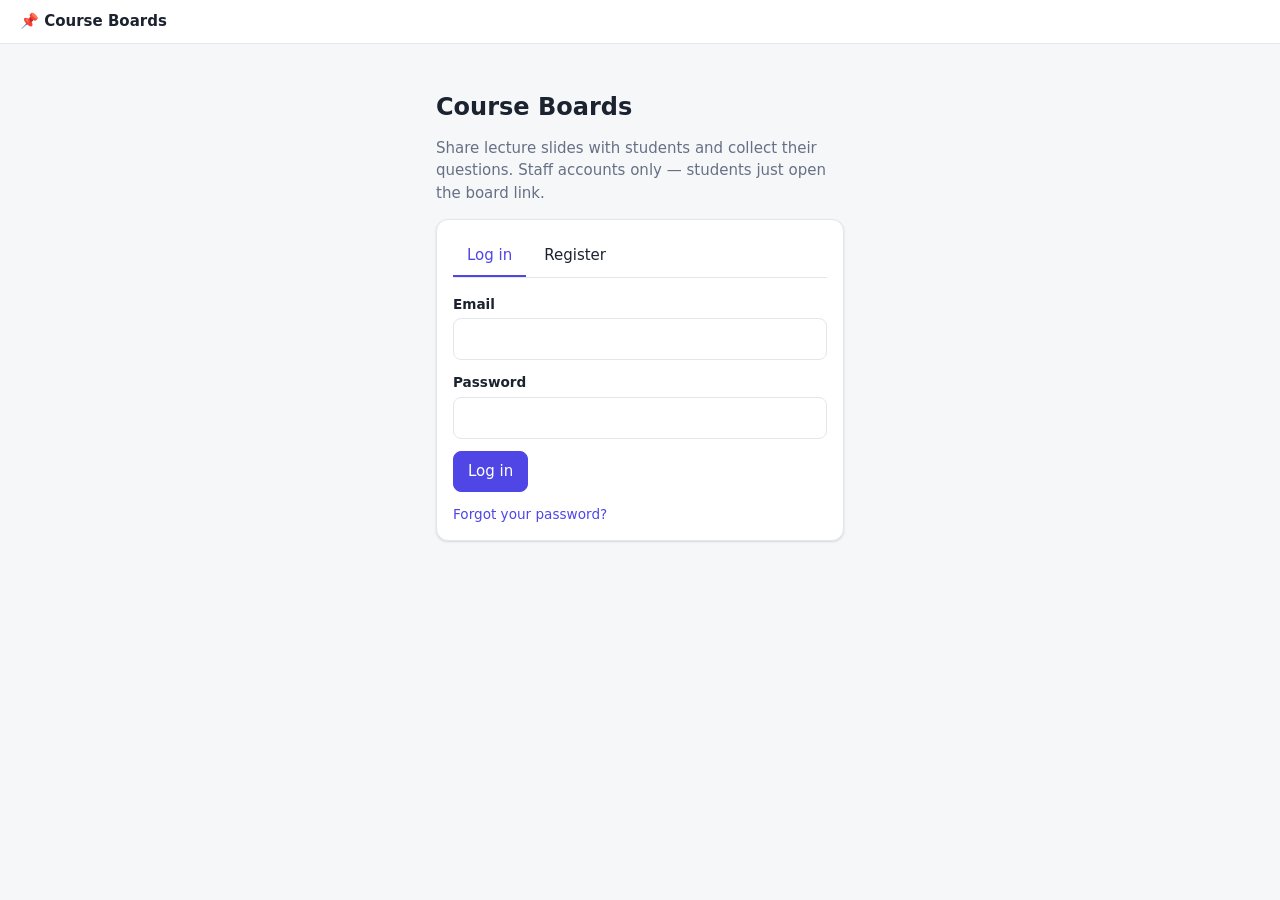
==== frontend/index.html @ 56f45418 "Course boards: Padlet-style lecture feedback app Static frontend (GitHub Pages), Python Lambda with " ====
<!doctype html>
<html lang="en">
<head>
  <meta charset="utf-8">
  <meta name="viewport" content="width=device-width, initial-scale=1">
  <title>Course Boards</title>
  <link rel="stylesheet" href="css/style.css">
  <script src="js/config.js"></script>
  <script type="module" src="js/app.js"></script>
</head>
<body>
  <header class="topbar">
    <a class="brand" href="#/">📌 Course Boards</a>
    <span class="spacer"></span>
    <nav id="nav" class="row"></nav>
  </header>
  <main id="main" class="container"><p class="muted">Loading…</p></main>
</body>
</html>
---- frontend/css/style.css ----
:root {
  --bg: #f6f7f9; --surface: #ffffff; --surface-2: #f0f2f5; --text: #1c2330; --muted: #667085;
  --border: #e3e6eb; --accent: #4f46e5; --accent-text: #ffffff; --accent-soft: #eef0ff;
  --danger: #d92d20; --danger-soft: #fdecea; --ok: #12805c; --staff: #1d4ed8; --like: #e0245e;
  --radius: 12px; --shadow: 0 1px 2px rgba(16,24,40,.06), 0 1px 3px rgba(16,24,40,.08);
}
@media (prefers-color-scheme: dark) {
  :root {
    --bg: #111418; --surface: #1a1e24; --surface-2: #232830; --text: #e6e8eb; --muted: #98a2b3;
    --border: #2d333c; --accent: #818cf8; --accent-text: #0b0d12; --accent-soft: #252a45;
    --danger: #f97066; --danger-soft: #3a1f1d; --ok: #47cd89; --staff: #84adff; --like: #fb7ea6;
    --shadow: none;
  }
}
* { box-sizing: border-box; }
html, body { margin: 0; }
body { font: 15px/1.5 system-ui, -apple-system, "Segoe UI", Roboto, sans-serif; background: var(--bg); color: var(--text); }
a { color: var(--accent); text-decoration: none; }
a:hover { text-decoration: underline; }
h1, h2, h3 { line-height: 1.25; margin: 0 0 .5em; }
h1 { font-size: 1.5rem; } h2 { font-size: 1.2rem; } h3 { font-size: 1rem; }
.muted { color: var(--muted); }
.small { font-size: .85rem; }
.hidden { display: none !important; }

/* layout */
.topbar { position: sticky; top: 0; z-index: 10; display: flex; align-items: center; gap: 12px; padding: 10px 20px;
  background: var(--surface); border-bottom: 1px solid var(--border); }
.topbar .brand { font-weight: 700; color: var(--text); }
.topbar .spacer { flex: 1; }
.container { max-width: 1100px; margin: 0 auto; padding: 24px 16px 64px; }
.narrow { max-width: 440px; }
.row { display: flex; gap: 8px; align-items: center; flex-wrap: wrap; }
.stack > * + * { margin-top: 12px; }
.grid { display: grid; gap: 16px; grid-template-columns: repeat(auto-fill, minmax(240px, 1fr)); }
.card { background: var(--surface); border: 1px solid var(--border); border-radius: var(--radius); padding: 16px; box-shadow: var(--shadow); }
.card.link { cursor: pointer; transition: border-color .15s; }
.card.link:hover { border-color: var(--accent); }
.section-title { display: flex; align-items: center; justify-content: space-between; gap: 8px; margin: 28px 0 12px; }

/* forms */
label { display: block; font-size: .85rem; font-weight: 600; margin-bottom: 4px; }
input[type=text], input[type=email], input[type=password], textarea, select {
  width: 100%; padding: 9px 11px; border: 1px solid var(--border); border-radius: 8px; background: var(--surface);
  color: var(--text); font: inherit; }
textarea { resize: vertical; min-height: 64px; }
input:focus, textarea:focus, select:focus { outline: 2px solid var(--accent); outline-offset: -1px; border-color: transparent; }
button, .btn { display: inline-flex; align-items: center; gap: 6px; padding: 8px 14px; border-radius: 8px; border: 1px solid var(--border);
  background: var(--surface); color: var(--text); font: inherit; font-weight: 500; cursor: pointer; white-space: nowrap; }
button:hover { background: var(--surface-2); }
button:disabled { opacity: .55; cursor: default; }
button.primary { background: var(--accent); border-color: var(--accent); color: var(--accent-text); }
button.primary:hover { filter: brightness(1.08); }
button.danger { color: var(--danger); }
button.danger:hover { background: var(--danger-soft); }
button.ghost { border-color: transparent; background: transparent; padding: 6px 8px; }
button.ghost:hover { background: var(--surface-2); }
button.sm { padding: 4px 9px; font-size: .85rem; }
.tabs { display: flex; gap: 4px; border-bottom: 1px solid var(--border); margin-bottom: 16px; }
.tabs button { border: none; border-bottom: 2px solid transparent; border-radius: 0; background: none; }
.tabs button.active { border-bottom-color: var(--accent); color: var(--accent); }

/* bits */
.badge { display: inline-block; padding: 1px 8px; border-radius: 999px; font-size: .75rem; font-weight: 600;
  background: var(--surface-2); color: var(--muted); }
.badge.owner { background: var(--accent-soft); color: var(--accent); }
.badge.locked { background: var(--danger-soft); color: var(--danger); }
.alert { padding: 10px 12px; border-radius: 8px; background: var(--danger-soft); color: var(--danger); font-size: .9rem; }
.alert.ok { background: var(--accent-soft); color: var(--accent); }
.code { font-family: ui-monospace, SFMono-Regular, Menlo, monospace; font-size: .85rem; background: var(--surface-2);
  padding: 8px 10px; border-radius: 8px; word-break: break-all; }
table { width: 100%; border-collapse: collapse; }
td, th { text-align: left; padding: 8px 6px; border-bottom: 1px solid var(--border); vertical-align: middle; }
th { font-size: .8rem; color: var(--muted); font-weight: 600; }
#toasts { position: fixed; bottom: 16px; left: 50%; transform: translateX(-50%); z-index: 100; display: flex; flex-direction: column; gap: 8px; align-items: center; }
.toast { background: var(--text); color: var(--bg); padding: 10px 16px; border-radius: 10px; box-shadow: 0 6px 20px rgba(0,0,0,.2); max-width: 90vw; }
.toast.error { background: var(--danger); color: #fff; }

/* board */
.identity-chip { display: inline-flex; align-items: center; gap: 6px; padding: 4px 10px; border-radius: 999px; background: var(--accent-soft); color: var(--accent); font-weight: 600; font-size: .85rem; }
.toolbar { display: flex; flex-wrap: wrap; gap: 8px; align-items: center; padding: 12px; margin-bottom: 20px; }
.slide { display: grid; grid-template-columns: minmax(0, 3fr) minmax(280px, 2fr); gap: 0; padding: 0; overflow: hidden; margin-bottom: 20px; }
.slide .media { background: var(--surface-2); display: flex; flex-direction: column; }
.slide .media img { width: 100%; height: auto; display: block; cursor: zoom-in; }
.slide .media .bar { display: flex; align-items: center; gap: 6px; padding: 8px 10px; border-top: 1px solid var(--border); }
.slide .discussion { display: flex; flex-direction: column; padding: 12px 14px; border-left: 1px solid var(--border); min-height: 200px; }
.slide .comments { flex: 1; overflow-y: auto; max-height: 460px; }
.comment { padding: 8px 0; border-bottom: 1px solid var(--border); }
.comment:last-child { border-bottom: none; }
.comment .who { font-weight: 600; font-size: .88rem; }
.comment .who.staff { color: var(--staff); }
.comment .text { white-space: pre-wrap; word-wrap: break-word; margin: 2px 0; }
.comment .meta { display: flex; gap: 6px; align-items: center; font-size: .8rem; color: var(--muted); }
.like { color: var(--muted); }
.like.on { color: var(--like); }
.comment-form { margin-top: 10px; display: flex; flex-direction: column; gap: 6px; }
.comment-form textarea { min-height: 54px; }
.slide-num { font-weight: 700; margin-right: auto; }
.lightbox { position: fixed; inset: 0; background: rgba(0,0,0,.85); display: flex; align-items: center; justify-content: center; z-index: 50; cursor: zoom-out; }
.lightbox img { max-width: 96vw; max-height: 96vh; }
.empty { text-align: center; padding: 48px 16px; color: var(--muted); }
@media (max-width: 760px) {
  .slide { grid-template-columns: 1fr; }
  .slide .discussion { border-left: none; border-top: 1px solid var(--border); }
  .topbar { padding: 10px 12px; }
}
@media print {
  .topbar, .toolbar, .comment-form, .bar button, .comment .meta button { display: none !important; }
  .slide { break-inside: avoid; grid-template-columns: 1fr; box-shadow: none; }
  .slide .comments { max-height: none; }
}
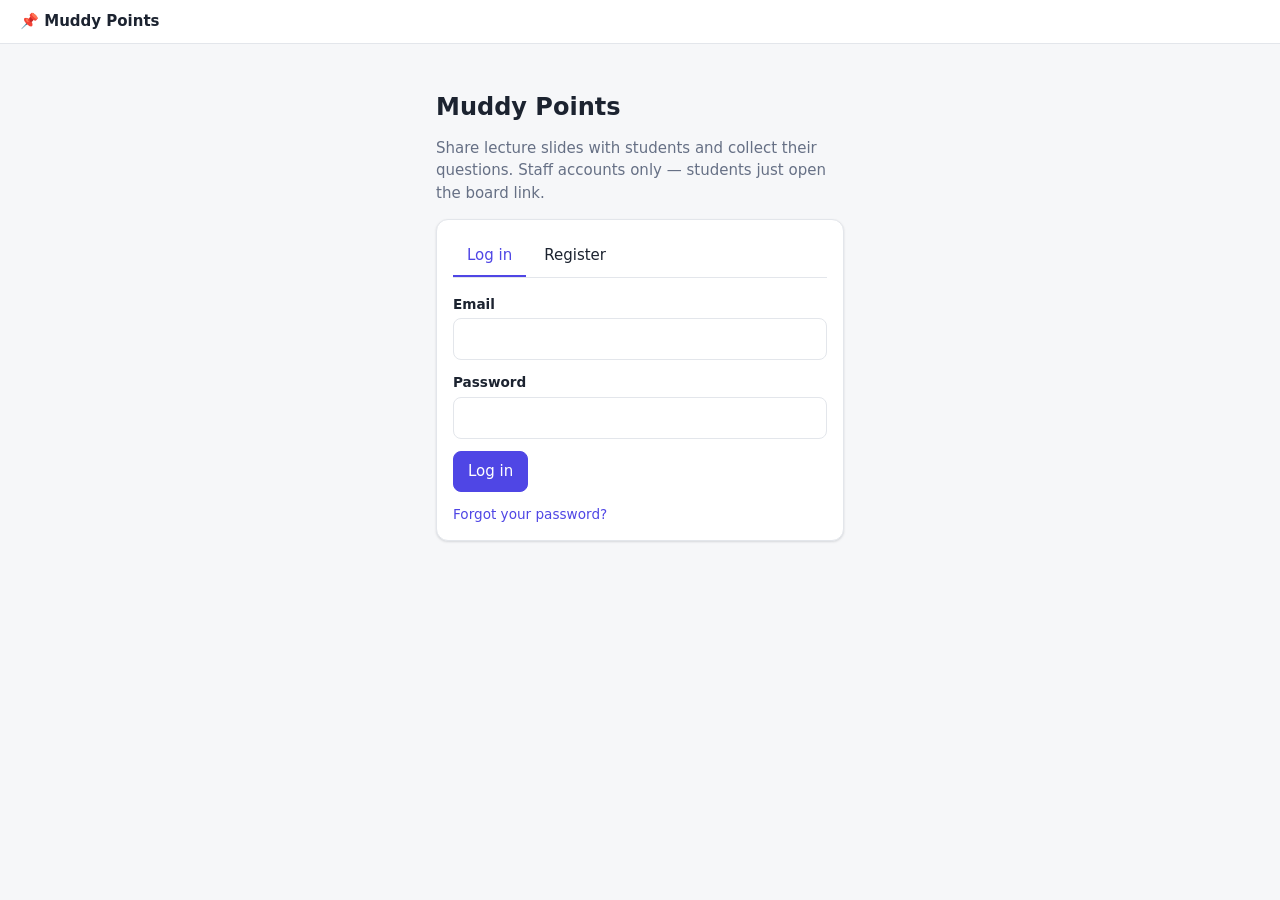
==== commit 9661c03f: "Rename product to Muddy Points; document Brevo email setup Package padlet -> muddypoints, stack/reso" ====
--- a/frontend/index.html
+++ b/frontend/index.html
@@ -3,14 +3,14 @@
 <head>
   <meta charset="utf-8">
   <meta name="viewport" content="width=device-width, initial-scale=1">
-  <title>Course Boards</title>
+  <title>Muddy Points</title>
   <link rel="stylesheet" href="css/style.css">
   <script src="js/config.js"></script>
   <script type="module" src="js/app.js"></script>
 </head>
 <body>
   <header class="topbar">
-    <a class="brand" href="#/">📌 Course Boards</a>
+    <a class="brand" href="#/">📌 Muddy Points</a>
     <span class="spacer"></span>
     <nav id="nav" class="row"></nav>
   </header>
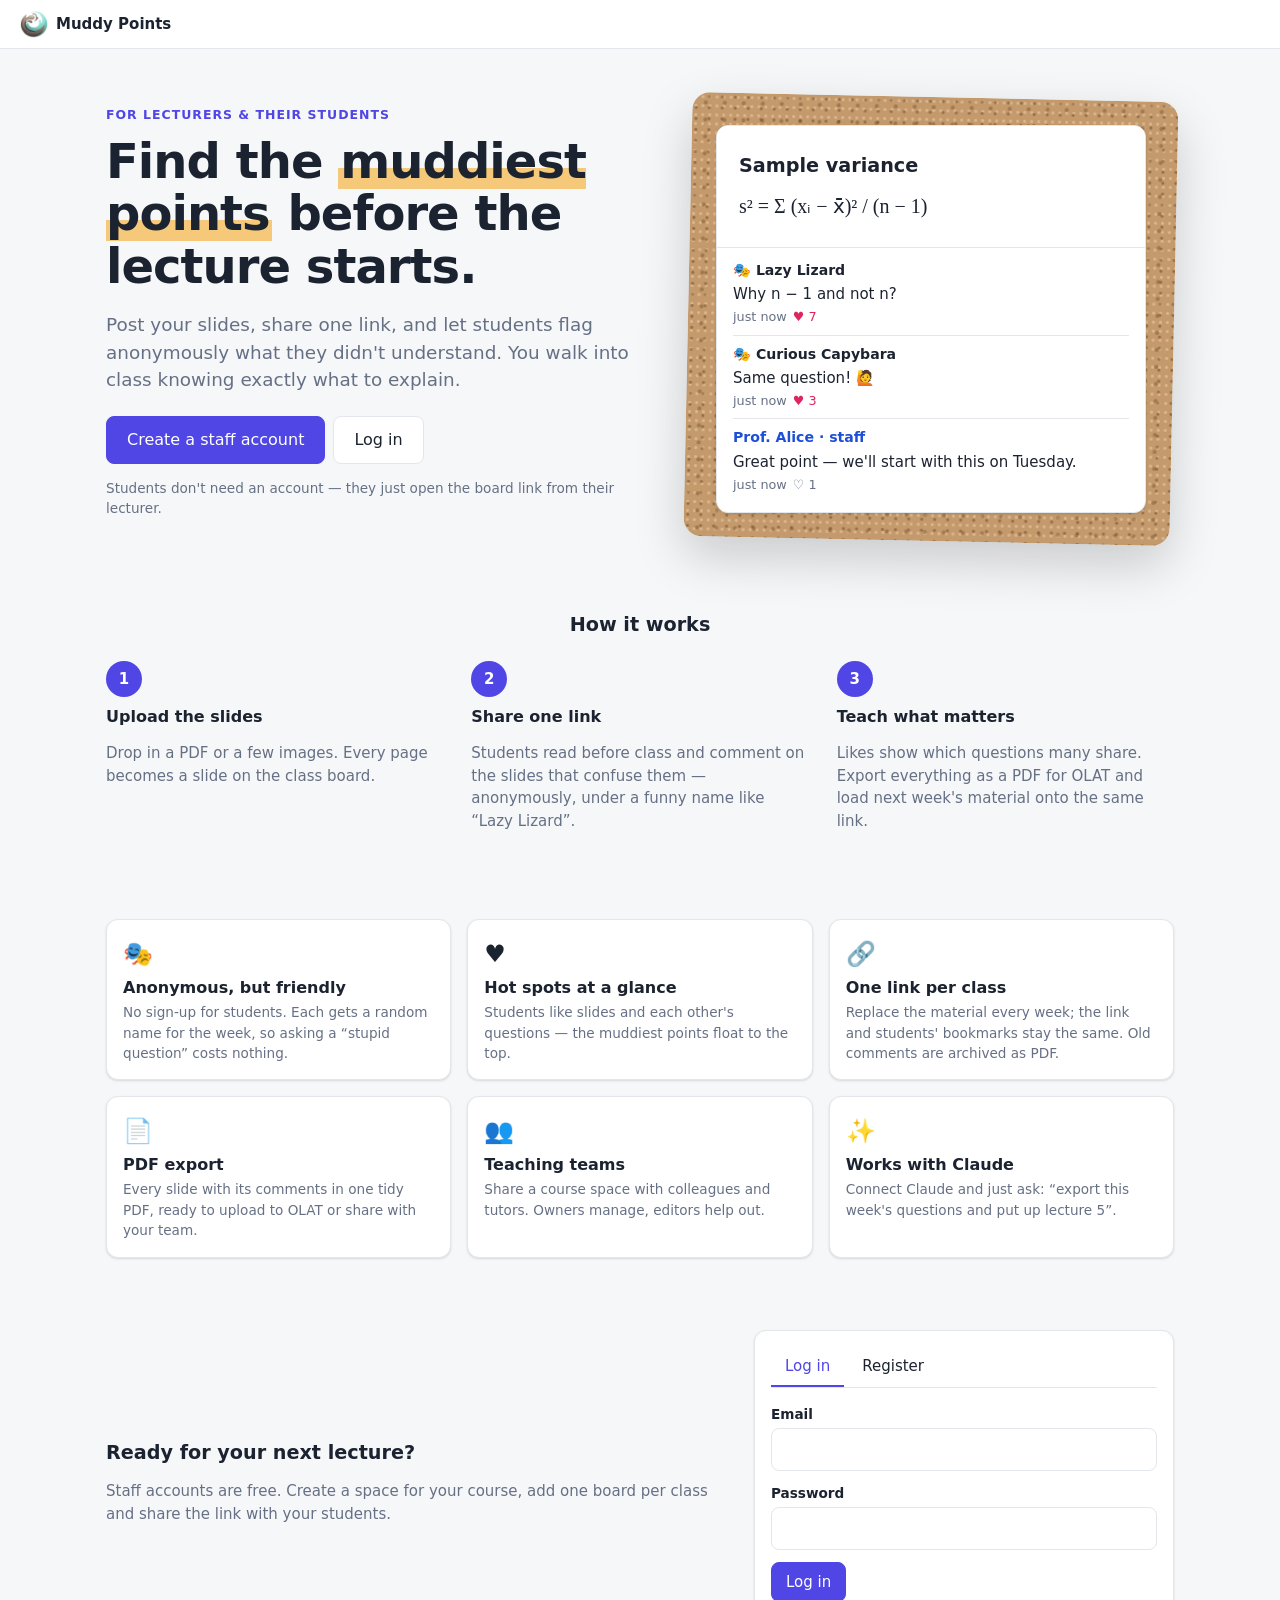
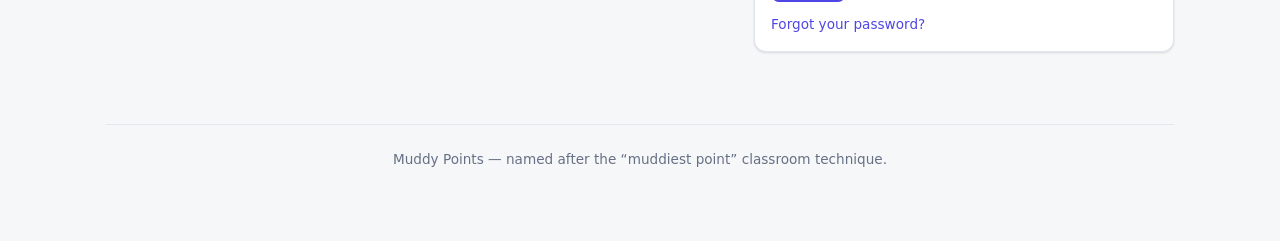
==== commit 73030bea: "Add Muddy Points logo and favicons - assets/logo-source.jpg: original artwork - scripts/make_logo.py" ====
--- a/frontend/index.html
+++ b/frontend/index.html
@@ -4,13 +4,18 @@
   <meta charset="utf-8">
   <meta name="viewport" content="width=device-width, initial-scale=1">
   <title>Muddy Points</title>
+  <link rel="icon" href="img/favicon.ico" sizes="any">
+  <link rel="icon" type="image/png" sizes="32x32" href="img/favicon-32.png">
+  <link rel="icon" type="image/png" sizes="192x192" href="img/favicon-192.png">
+  <link rel="apple-touch-icon" href="img/apple-touch-icon.png">
+  <meta name="theme-color" content="#4f46e5">
   <link rel="stylesheet" href="css/style.css">
   <script src="js/config.js"></script>
   <script type="module" src="js/app.js"></script>
 </head>
 <body>
   <header class="topbar">
-    <a class="brand" href="#/">📌 Muddy Points</a>
+    <a class="brand" href="#/"><img class="logo" src="img/logo.png" alt="" width="28" height="28"> Muddy Points</a>
     <span class="spacer"></span>
     <nav id="nav" class="row"></nav>
   </header>
--- a/frontend/css/style.css
+++ b/frontend/css/style.css
@@ -26,7 +26,8 @@
 /* layout */
 .topbar { position: sticky; top: 0; z-index: 10; display: flex; align-items: center; gap: 12px; padding: 10px 20px;
   background: var(--surface); border-bottom: 1px solid var(--border); }
-.topbar .brand { font-weight: 700; color: var(--text); }
+.topbar .brand { font-weight: 700; color: var(--text); display: inline-flex; align-items: center; gap: 8px; text-decoration: none; }
+.logo { width: 28px; height: 28px; display: block; }
 .topbar .spacer { flex: 1; }
 .container { max-width: 1100px; margin: 0 auto; padding: 24px 16px 64px; }
 .narrow { max-width: 440px; }
@@ -109,3 +110,79 @@
   .slide { break-inside: avoid; grid-template-columns: 1fr; box-shadow: none; }
   .slide .comments { max-height: none; }
 }
+
+/* --- board background textures (pure CSS). Names must match boards.BACKGROUNDS in the backend. --- */
+.bg-plain { background: var(--bg); }
+.bg-dots { background-color: #f3efe6; background-image: radial-gradient(#bfb6a3 1.3px, transparent 1.6px); background-size: 18px 18px; }
+.bg-grid { background-color: #fafbf7;
+  background-image: linear-gradient(rgba(70,110,190,.16) 1px, transparent 1px), linear-gradient(90deg, rgba(70,110,190,.16) 1px, transparent 1px);
+  background-size: 24px 24px; }
+.bg-lined { background-color: #fffdf6;
+  background-image: linear-gradient(90deg, transparent 58px, rgba(220,80,80,.4) 58px, rgba(220,80,80,.4) 60px, transparent 60px),
+    linear-gradient(rgba(70,120,200,.22) 1px, transparent 1px);
+  background-size: 100% 100%, 100% 28px; }
+.bg-cork { background-color: #c49a6c;
+  background-image: radial-gradient(circle at 30% 40%, rgba(95,58,25,.45) 1px, transparent 2px),
+    radial-gradient(circle at 70% 60%, rgba(95,58,25,.35) 1.5px, transparent 2.5px),
+    radial-gradient(circle at 50% 50%, rgba(255,235,200,.35) 1px, transparent 2px);
+  background-size: 13px 11px, 19px 17px, 7px 9px; }
+.bg-linen { background-color: #eee7dc;
+  background-image: repeating-linear-gradient(45deg, rgba(0,0,0,.035) 0 2px, transparent 2px 6px),
+    repeating-linear-gradient(-45deg, rgba(0,0,0,.035) 0 2px, transparent 2px 6px); }
+.bg-chalkboard { background-color: #2e4638;
+  background-image: radial-gradient(circle at 50% 50%, rgba(255,255,255,.06) 1px, transparent 2px),
+    radial-gradient(ellipse at center, transparent 40%, rgba(0,0,0,.35) 100%);
+  background-size: 9px 11px, 100% 100%; }
+.bg-sunset { background: linear-gradient(135deg, #ffd6a5 0%, #fdb4c8 50%, #c3b6ff 100%); }
+.bg-ocean { background: linear-gradient(160deg, #b5e6ff 0%, #6fb1fc 55%, #4f6ef7 100%); }
+body[class*="bg-"] { background-attachment: fixed; min-height: 100vh; }
+.on-dark .empty-note { color: #fff; }
+
+/* board cards on the space screen */
+.board-card { padding: 0; overflow: hidden; display: flex; flex-direction: column; }
+.board-thumb { height: 92px; display: flex; align-items: flex-end; padding: 10px 12px; text-decoration: none !important; border-bottom: 1px solid var(--border); }
+.board-thumb .name { background: var(--surface); color: var(--text); padding: 3px 10px; border-radius: 8px; font-weight: 700; box-shadow: var(--shadow); max-width: 100%; overflow: hidden; text-overflow: ellipsis; white-space: nowrap; }
+.board-card .body { padding: 10px 12px; display: flex; flex-direction: column; gap: 8px; }
+.board-card .actions { display: flex; flex-wrap: wrap; gap: 6px; }
+.bg-swatch { width: 22px; height: 22px; border-radius: 6px; border: 2px solid var(--border); cursor: pointer; padding: 0; }
+.bg-swatch.active { border-color: var(--accent); box-shadow: 0 0 0 2px var(--accent-soft); }
+.swatches { display: flex; gap: 6px; flex-wrap: wrap; align-items: center; }
+
+/* small bits */
+.inline-create { max-width: 560px; margin-bottom: 8px; }
+.inline-create input { flex: 1; min-width: 200px; }
+.space-card { display: flex; flex-direction: column; gap: 6px; }
+button.lg { padding: 11px 20px; font-size: 1rem; }
+.center { text-align: center; }
+
+/* --- landing page --- */
+.landing section { margin: 0 0 72px; }
+.hero { display: grid; grid-template-columns: 1.1fr 1fr; gap: 48px; align-items: center; padding-top: 24px; }
+.eyebrow { text-transform: uppercase; letter-spacing: .08em; font-size: .78rem; font-weight: 700; color: var(--accent); margin-bottom: 10px; }
+.hero h1 { font-size: clamp(2rem, 4.2vw, 3rem); line-height: 1.1; letter-spacing: -.02em; margin-bottom: 18px; }
+.hero .hl { background: linear-gradient(transparent 62%, #f6c97a 62%); padding: 0 2px; }
+@media (prefers-color-scheme: dark) { .hero .hl { background: linear-gradient(transparent 62%, #8a5a12 62%); } }
+.lead { font-size: 1.15rem; color: var(--muted); margin: 0 0 22px; max-width: 34em; }
+.hero .row { margin-bottom: 14px; }
+.mock { border-radius: 18px; padding: 28px; box-shadow: 0 20px 50px rgba(0,0,0,.18); transform: rotate(1.2deg); }
+.mock-slide { display: grid; grid-template-columns: 1fr; padding: 0; overflow: hidden; transform: rotate(-1.2deg); }
+.mock-img { background: #fff; color: #1c2330; padding: 26px 22px; border-bottom: 1px solid var(--border); }
+.mock-title { font-weight: 800; font-size: 1.2rem; margin-bottom: 10px; }
+.mock-formula { font-family: Georgia, serif; font-size: 1.25rem; }
+.mock-comments { padding: 4px 16px 10px; }
+.steps { display: grid; grid-template-columns: repeat(3, 1fr); gap: 28px; margin-top: 24px; }
+.step-n { width: 36px; height: 36px; border-radius: 50%; background: var(--accent); color: var(--accent-text); display: flex; align-items: center; justify-content: center; font-weight: 800; margin-bottom: 10px; }
+.features { display: grid; grid-template-columns: repeat(3, 1fr); gap: 16px; }
+.feature h3 { margin: 6px 0 4px; }
+.feature p { margin: 0; }
+.feature-icon { font-size: 1.5rem; }
+.auth-section { display: grid; grid-template-columns: 1fr 420px; gap: 40px; align-items: center; }
+.auth-card { scroll-margin: 80px; }
+.landing footer { padding: 24px 0 8px; border-top: 1px solid var(--border); }
+@media (max-width: 860px) {
+  .hero, .auth-section { grid-template-columns: 1fr; gap: 28px; }
+  .steps, .features { grid-template-columns: 1fr; }
+  .mock { padding: 16px; transform: none; }
+  .mock-slide { transform: none; }
+  .landing section { margin-bottom: 48px; }
+}
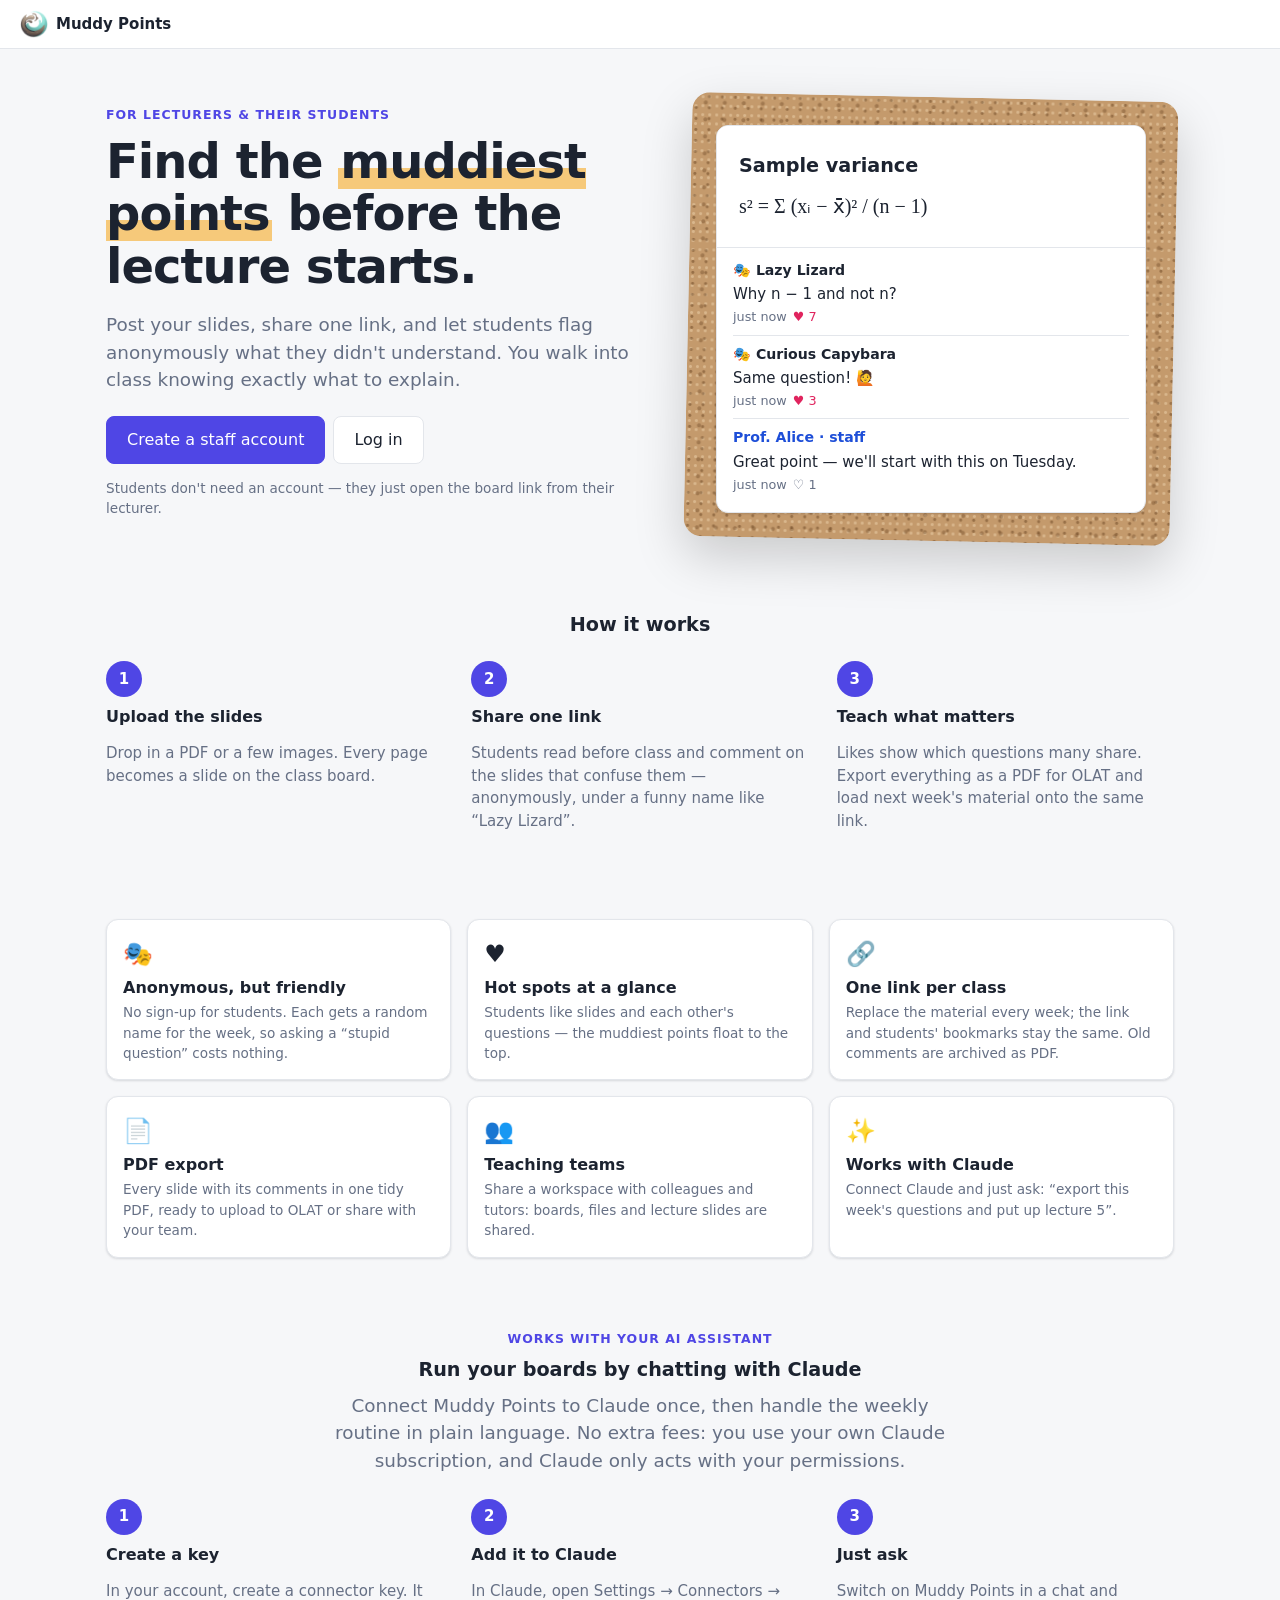
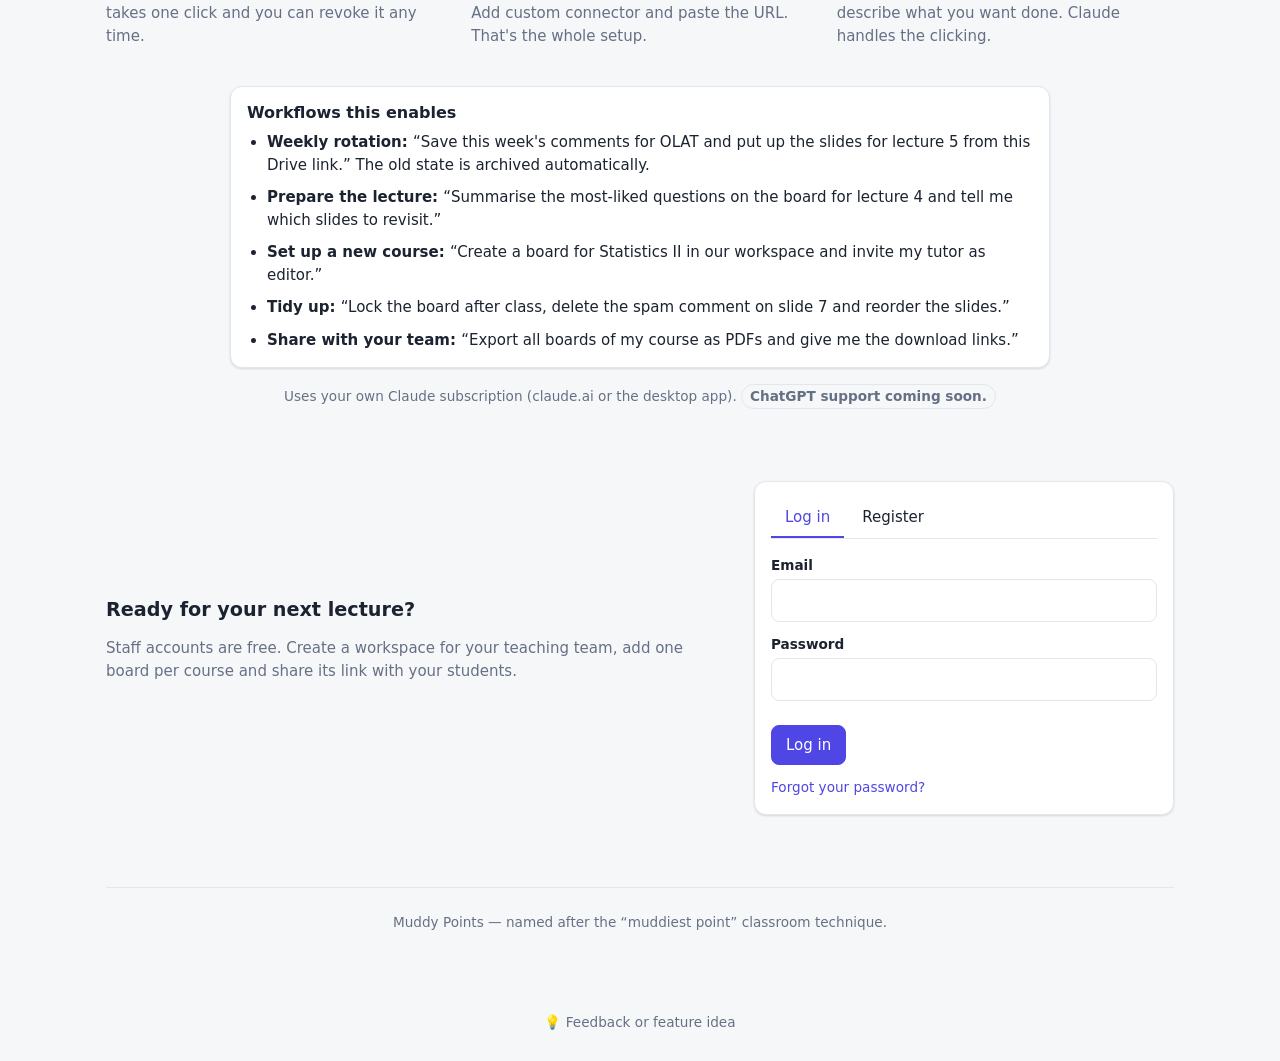
==== commit 2c69144c: "Stage 1: workspaces naming, editors may do everything but delete workspaces/manage owners, feedback " ====
--- a/frontend/index.html
+++ b/frontend/index.html
@@ -20,5 +20,6 @@
     <nav id="nav" class="row"></nav>
   </header>
   <main id="main" class="container"><p class="muted">Loading…</p></main>
+  <footer class="site-footer"><a href="#" data-feedback>💡 Feedback or feature idea</a></footer>
 </body>
 </html>
--- a/frontend/css/style.css
+++ b/frontend/css/style.css
@@ -48,7 +48,7 @@
 input:focus, textarea:focus, select:focus { outline: 2px solid var(--accent); outline-offset: -1px; border-color: transparent; }
 button, .btn { display: inline-flex; align-items: center; gap: 6px; padding: 8px 14px; border-radius: 8px; border: 1px solid var(--border);
   background: var(--surface); color: var(--text); font: inherit; font-weight: 500; cursor: pointer; white-space: nowrap; }
-button:hover { background: var(--surface-2); }
+button:not(.bg-swatch):hover { background: var(--surface-2); }
 button:disabled { opacity: .55; cursor: default; }
 button.primary { background: var(--accent); border-color: var(--accent); color: var(--accent-text); }
 button.primary:hover { filter: brightness(1.08); }
@@ -106,7 +106,7 @@
   .topbar { padding: 10px 12px; }
 }
 @media print {
-  .topbar, .toolbar, .comment-form, .bar button, .comment .meta button { display: none !important; }
+  .topbar, .side-panel, .panel-backdrop, .comment-form, .bar button, .comment .meta button { display: none !important; }
   .slide { break-inside: avoid; grid-template-columns: 1fr; box-shadow: none; }
   .slide .comments { max-height: none; }
 }
@@ -139,12 +139,13 @@
 .on-dark .empty-note { color: #fff; }
 
 /* board cards on the space screen */
-.board-card { padding: 0; overflow: hidden; display: flex; flex-direction: column; }
-.board-thumb { height: 92px; display: flex; align-items: flex-end; padding: 10px 12px; text-decoration: none !important; border-bottom: 1px solid var(--border); }
+.board-card { padding: 0; display: flex; flex-direction: column; }
+.board-thumb { border-radius: var(--radius) var(--radius) 0 0; height: 92px; display: flex; align-items: flex-end; padding: 10px 12px; text-decoration: none !important; border-bottom: 1px solid var(--border); }
 .board-thumb .name { background: var(--surface); color: var(--text); padding: 3px 10px; border-radius: 8px; font-weight: 700; box-shadow: var(--shadow); max-width: 100%; overflow: hidden; text-overflow: ellipsis; white-space: nowrap; }
 .board-card .body { padding: 10px 12px; display: flex; flex-direction: column; gap: 8px; }
 .board-card .actions { display: flex; flex-wrap: wrap; gap: 6px; }
 .bg-swatch { width: 22px; height: 22px; border-radius: 6px; border: 2px solid var(--border); cursor: pointer; padding: 0; }
+.bg-swatch:hover { filter: brightness(.93); }
 .bg-swatch.active { border-color: var(--accent); box-shadow: 0 0 0 2px var(--accent-soft); }
 .swatches { display: flex; gap: 6px; flex-wrap: wrap; align-items: center; }
 
@@ -178,6 +179,11 @@
 .feature-icon { font-size: 1.5rem; }
 .auth-section { display: grid; grid-template-columns: 1fr 420px; gap: 40px; align-items: center; }
 .auth-card { scroll-margin: 80px; }
+.ai-lead { max-width: 640px; margin: 0 auto 8px; }
+.ai-section .steps { margin-bottom: 24px; }
+.ai-examples { max-width: 820px; margin: 0 auto 16px; }
+.ai-list { margin: 0; padding-left: 20px; display: flex; flex-direction: column; gap: 10px; }
+.soon { display: inline-block; padding: 1px 8px; border: 1px solid var(--border); border-radius: 999px; font-weight: 600; }
 .landing footer { padding: 24px 0 8px; border-top: 1px solid var(--border); }
 @media (max-width: 860px) {
   .hero, .auth-section { grid-template-columns: 1fr; gap: 28px; }
@@ -186,3 +192,59 @@
   .mock-slide { transform: none; }
   .landing section { margin-bottom: 48px; }
 }
+
+/* --- ⚙ menus and side panel --- */
+.cog { border: none; background: transparent; font-size: 1.25rem; line-height: 1; padding: 6px 8px; border-radius: 8px; color: var(--muted); }
+.cog:hover, .cog[aria-expanded="true"] { background: var(--surface-2); color: var(--text); }
+.board-card { position: relative; }
+.board-card > .cog-wrap { position: absolute; top: 8px; right: 8px; }
+.board-card > .cog-wrap > .cog { background: var(--surface); box-shadow: var(--shadow); color: var(--text); }
+.cog-wrap { position: relative; }
+.popover { position: absolute; right: 0; top: calc(100% + 6px); z-index: 30; min-width: 230px; background: var(--surface);
+  border: 1px solid var(--border); border-radius: 10px; box-shadow: 0 10px 30px rgba(0,0,0,.18); padding: 6px; display: flex; flex-direction: column; gap: 2px; }
+.menu-item { border: none; background: none; justify-content: flex-start; width: 100%; padding: 8px 10px; border-radius: 6px; font-weight: 500; }
+.menu-item:hover { background: var(--surface-2); }
+.menu-item.danger { color: var(--danger); }
+.menu-item.danger:hover { background: var(--danger-soft); }
+.menu-label { font-size: .75rem; font-weight: 700; text-transform: uppercase; letter-spacing: .05em; color: var(--muted); padding: 8px 10px 2px; border-top: 1px solid var(--border); margin-top: 4px; }
+.popover .swatches { padding: 4px 10px 8px; }
+.panel-backdrop { position: fixed; inset: 0; background: rgba(0,0,0,.35); z-index: 40; }
+.side-panel { position: fixed; top: 0; right: 0; bottom: 0; width: min(380px, 92vw); z-index: 41; background: var(--surface);
+  border-left: 1px solid var(--border); box-shadow: -12px 0 40px rgba(0,0,0,.18); padding: 12px 18px 24px; overflow-y: auto;
+  transform: translateX(105%); transition: transform .2s ease; visibility: hidden; }
+.side-panel.open { transform: none; visibility: visible; }
+.panel-head { display: flex; align-items: center; justify-content: space-between; margin-bottom: 4px; }
+.panel-head h2 { margin: 0; }
+.panel-section { border-top: 1px solid var(--border); padding: 14px 0; display: flex; flex-direction: column; gap: 8px; }
+.panel-section h3 { font-size: .78rem; text-transform: uppercase; letter-spacing: .06em; color: var(--muted); margin: 0; }
+.panel-section p { margin: 0; }
+button.block { width: 100%; justify-content: center; }
+.archive-link { display: block; padding: 6px 8px; border-radius: 6px; word-break: break-all; font-size: .9rem; }
+.archive-link:hover { background: var(--surface-2); text-decoration: none; }
+
+/* --- avatars & space card previews --- */
+.avatar { display: inline-flex; align-items: center; justify-content: center; border-radius: 50%; overflow: hidden; flex: none;
+  box-shadow: 0 0 0 2px var(--surface); background: var(--surface-2); }
+.avatar svg { display: block; }
+.avatar.more { width: 26px; height: 26px; font-size: .7rem; font-weight: 700; color: var(--muted); }
+.avatar-stack { display: flex; align-items: center; }
+.avatar-stack .avatar + .avatar { margin-left: -7px; }
+.space-card { gap: 10px; }
+.mini-boards { display: flex; gap: 8px; flex-wrap: wrap; align-items: flex-start; }
+.mini-board { display: flex; flex-direction: column; gap: 3px; width: 64px; color: var(--text); text-decoration: none !important; }
+.mini-thumb { display: block; width: 64px; height: 40px; border-radius: 6px; border: 1px solid var(--border); }
+.mini-board:hover .mini-thumb { outline: 2px solid var(--accent); outline-offset: 1px; }
+.mini-name { font-size: .7rem; line-height: 1.2; overflow: hidden; text-overflow: ellipsis; white-space: nowrap; color: var(--muted); }
+.mini-more { align-self: center; font-size: .8rem; font-weight: 700; color: var(--muted); padding: 0 4px; height: 40px; display: flex; align-items: center; }
+.steps-list { margin: 0; padding-left: 20px; display: flex; flex-direction: column; gap: 6px; }
+code { font-family: ui-monospace, SFMono-Regular, Menlo, monospace; background: var(--surface-2); padding: 1px 6px; border-radius: 5px; font-size: .9em; }
+@keyframes pulse { 0%,100% { box-shadow: 0 0 0 0 rgba(79,70,229,.5); } 50% { box-shadow: 0 0 0 8px rgba(79,70,229,0); } }
+.pulse { animation: pulse 1.4s ease-in-out 3; }
+
+/* --- footer & dialog --- */
+.site-footer { text-align: center; padding: 8px 16px 28px; font-size: .85rem; }
+.site-footer a { color: var(--muted); }
+.site-footer a:hover { color: var(--accent); }
+.dialog-backdrop { position: fixed; inset: 0; background: rgba(0,0,0,.4); z-index: 60; display: flex; align-items: center; justify-content: center; padding: 16px; }
+.dialog { width: min(520px, 100%); max-height: 90vh; overflow-y: auto; }
+.hp { position: absolute !important; left: -9999px !important; width: 1px; height: 1px; opacity: 0; }
